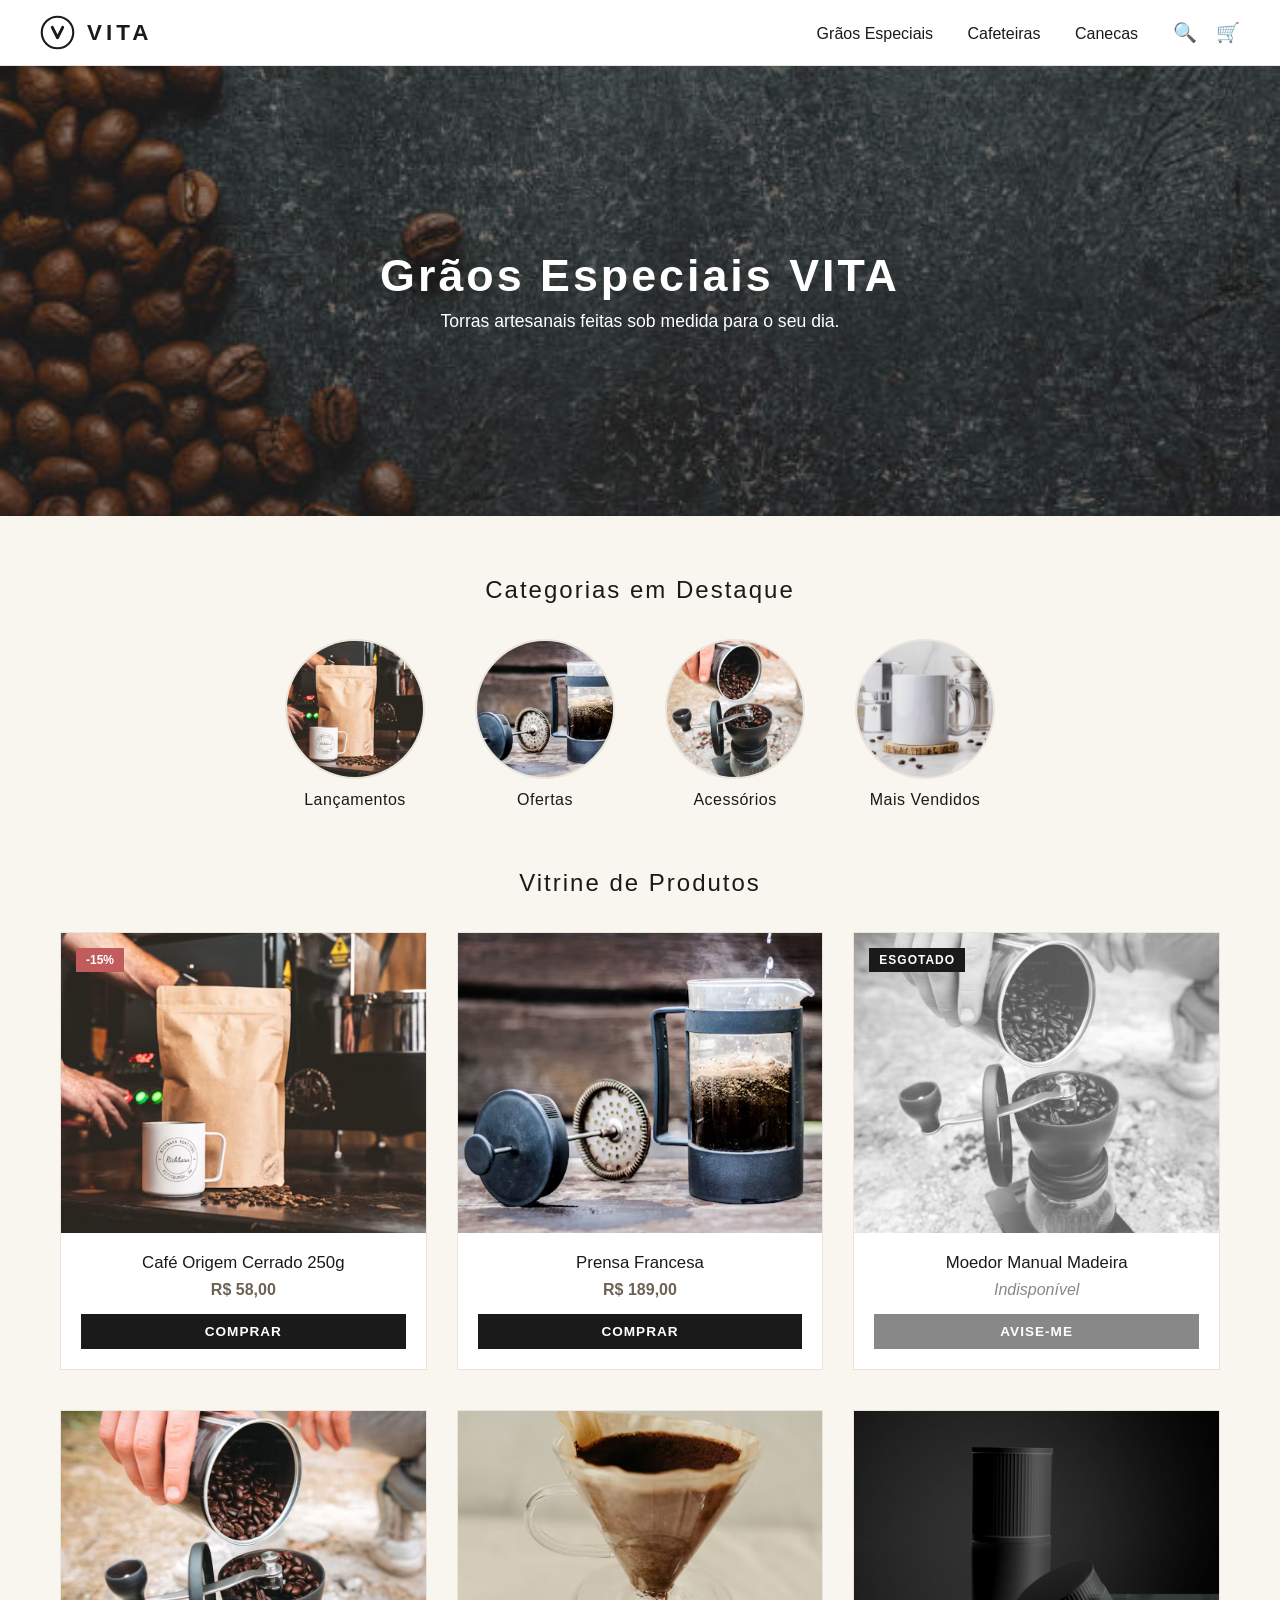
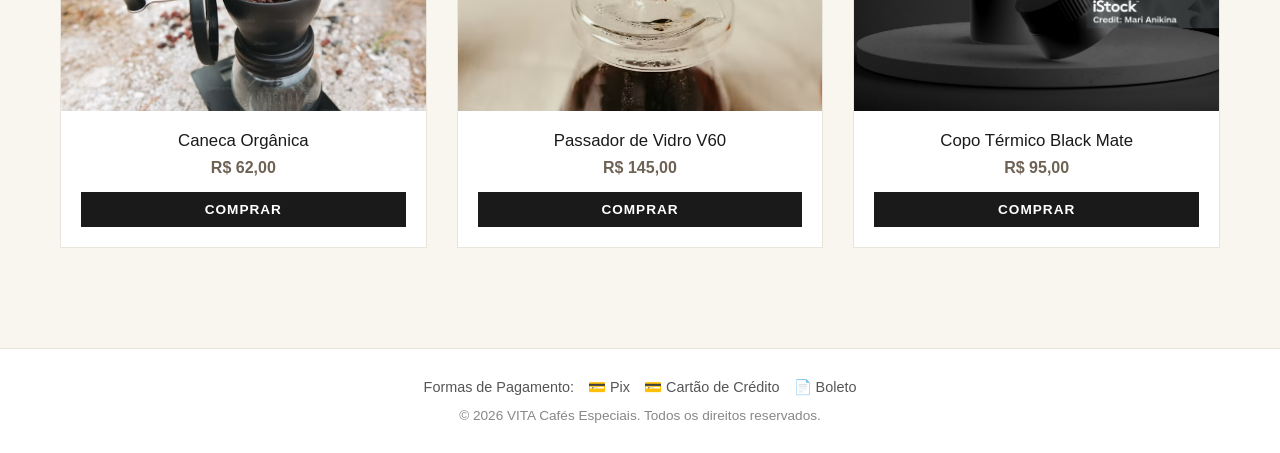
==== index.html @ b4befb3c "second-commit" ====
<!DOCTYPE html>
<html lang="pt-BR">

<head>
    <meta charset="UTF-8">
    <meta name="viewport" content="width=device-width, initial-scale=1.0">
    <title>VITA | Cafeteria Gourmet</title>
    <link rel="stylesheet" href="style.css">
</head>

<body>


    <header class="main-header">
        <div class="logo-area">

            <svg width="35" height="35" viewBox="0 0 100 100" fill="none" xmlns="http://w3.org" aria-hidden="true">
                <circle cx="50" cy="50" r="45" stroke="#1A1A1A" stroke-width="6" />
                <path d="M35 35L50 65L65 35" stroke="#1A1A1A" stroke-width="8" stroke-linecap="round"
                    stroke-linejoin="round" />
            </svg>
            <span class="brand-name">VITA</span>
        </div>


        <nav class="nav-menu">
            <a href="#">Grãos Especiais</a>
            <a href="#">Cafeteiras</a>
            <a href="#">Canecas</a>
            <span class="search-icon" role="button" aria-label="Buscar">🔍</span>
            <span class="cart-icon" role="button" aria-label="Carrinho de Compras">🛒</span>
        </nav>
    </header>

    <main>

        <section class="hero">
            <div class="carousel-container">

                <div class="carousel-slide">
                    <img src="imagens/banner.jpeg" alt="Grãos selecionados com torras artesanais em exposição">
                    <div class="slide-content">
                        <h1>Grãos Especiais VITA</h1>
                        <p>Torras artesanais feitas sob medida para o seu dia.</p>
                    </div>
                </div>

                <div class="carousel-slide">
                    <img src="imagens/prensa.avif" alt="Métodos de preparo e cafeteiras manuais de vidro e cerâmica">
                    <div class="slide-content">
                        <h1>Cafeteiras Manuais</h1>
                        <p>Descubra o verdadeiro ritual e a extração perfeita do café coado.</p>
                    </div>
                </div>

                <div class="carousel-slide">
                    <img src="imagens/caneca.avif" Coleção exclusiva de canecas de cerâmica artesanal rústica">
                    <div class="slide-content">
                        <h1>Canecas de Cerâmica</h1>
                        <p>Design escandinavo feito para abraçar a sua rotina.</p>
                    </div>
                </div>
            </div>
        </section>


        <section class="categorias">
            <h2>Categorias em Destaque</h2>
            <div class="categorias-container">

                <div class="categoria-item">
                    <div class="avatar-wrapper">
                        <img src="imagens/pacote.avif" alt="Categoria Lançamentos - Pacotes novos de café gourmet"
                            width="150" height="150">
                    </div>
                    <p>Lançamentos</p>
                </div>

                <div class="categoria-item">
                    <div class="avatar-wrapper">
                        <img src="imagens/prensa.avif" alt="Categoria Ofertas - Equipamentos de café em promoção"
                            width="150" height="150">
                    </div>
                    <p>Ofertas</p>
                </div>

                <div class="categoria-item">
                    <div class="avatar-wrapper">
                        <img src="imagens/moedor.avif"
                            alt="Categoria Acessórios - Filtros, colheres e suportes de preparo" width="150"
                            height="150">
                    </div>
                    <p>Acessórios</p>
                </div>

                <div class="categoria-item">
                    <div class="avatar-wrapper">
                        <img src="imagens/caneca.avif" alt="Categoria Mais Vendidos - Itens favoritos dos clientes"
                            width="150" height="150">
                    </div>
                    <p>Mais Vendidos</p>
                </div>

            </div>
        </section>


        <section class="vitrine">
            <h2>Vitrine de Produtos</h2>
            <div class="vitrine-grid">


                <article class="product-card">
                    <figure class="product-image-container">
                        <span class="badge-discount">-15%</span>
                        <img src="imagens/pacote.avif"
                            alt="Pacote de Café Especial Cerrado de 250g com grãos torrados artesanais" width="300"
                            height="300" loading="lazy">
                    </figure>
                    <figcaption class="product-info">
                        <h3>Café Origem Cerrado 250g</h3>
                      <p class="price">R$ 58,00</p>
                      <a href="produto.html" class="btn-action" style="text-decoration: none; display: block; text-align: center;">Comprar</a>

                    </figcaption>
                </article>


                <article class="product-card">
                    <figure class="product-image-container">
                        <img src="imagens/prensa.avif"
                            alt="Cafeteira prensa francesa feita de vidro borossilicato transparente e detalhes em inox"
                            width="300" height="300" loading="lazy">
                    </figure>
                    <figcaption class="product-info">
                        <h3>Prensa Francesa</h3>
                        <p class="price">R$ 189,00</p>
                        <button class="btn-action">Comprar</button>
                    </figcaption>
                </article>


                <article class="product-card sold-out">
                    <figure class="product-image-container">
                        <span class="badge-sold-out">ESGOTADO</span>
                        <img src="imagens/moedor.avif"
                            alt="Moedor de café manual feito de madeira nobre escura e manivela metálica superior"
                            width="300" height="300" loading="lazy">
                    </figure>
                    <figcaption class="product-info">
                        <h3>Moedor Manual Madeira</h3>
                        <p class="price-indisponivel">Indisponível</p>
                        <button class="btn-action btn-notify">Avise-me</button>
                    </figcaption>
                </article>


                <article class="product-card">
                    <figure class="product-image-container">
                        <img src="imagens/moedor.avif"
                            alt="Caneca de cerâmica artesanal cinza fosco texturizada modelada à mão" width="300"
                            height="300" loading="lazy">
                    </figure>
                    <figcaption class="product-info">
                        <h3>Caneca Orgânica</h3>
                        <p class="price">R$ 62,00</p>
                        <button class="btn-action">Comprar</button>
                    </figcaption>
                </article>


                <article class="product-card">
                    <figure class="product-image-container">
                        <img src="imagens/passador.avif"
                            alt="Passador de café de vidro cônico no formato V60 para extração lenta de grãos especiais"
                            width="300" height="300" loading="lazy">
                    </figure>
                    <figcaption class="product-info">
                        <h3>Passador de Vidro V60</h3>
                        <p class="price">R$ 145,00</p>
                        <button class="btn-action">Comprar</button>
                    </figcaption>
                </article>


                <article class="product-card">
                    <figure class="product-image-container">
                        <img src="imagens/copo2.jpeg"
                            alt="Copo térmico de inox com pintura preta fosca e tampa acrílica vedadora" width="300"
                            height="300" loading="lazy">
                    </figure>
                    <figcaption class="product-info">
                        <h3>Copo Térmico Black Mate</h3>
                        <p class="price">R$ 95,00</p>
                        <button class="btn-action">Comprar</button>
                    </figcaption>
                </article>

            </div>
        </section>
    </main>


    <footer>
        <div class="footer-container">
            <div class="footer-payments">
                <span>Formas de Pagamento:</span>
                <span class="payment-card">💳 Pix</span>
                <span class="payment-card">💳 Cartão de Crédito</span>
                <span class="payment-card">📄 Boleto</span>
            </div>
            <p class="copyright">&copy; 2026 VITA Cafés Especiais. Todos os direitos reservados.</p>
        </div>
    </footer>

</body>

</html>
---- style.css ----
* {
    margin: 0;
    padding: 0;
    box-sizing: border-box;
}

body {
    font-family: sans-serif;
    background-color: #F9F6F0;
    color: #1A1A1A;
}

main {
    display: block; 
}


.main-header {
    background-color: #FFFFFF;
    padding: 15px 40px;
    display: flex;
    justify-content: space-between;
    align-items: center;
    border-bottom: 1px solid #EAE5DC;
    position: sticky;
    top: 0;
    z-index: 100;
}

.logo-area {
    display: flex;
    align-items: center;
    gap: 12px;
}

.brand-name {
    font-weight: bold;
    font-size: 1.4rem;
    letter-spacing: 4px;
}

.nav-menu a {
    text-decoration: none;
    color: #1A1A1A;
    margin: 0 15px;
    font-weight: 500;
}

.nav-menu a:hover {
    color: #9E8E7D;
}

.search-icon, .cart-icon {
    margin-left: 15px;
    font-size: 1.2rem;
    cursor: pointer;
}


.hero {
    width: 100%;
    overflow: hidden;
}

.carousel-container {
    display: flex;
    overflow-x: auto; 
    scroll-snap-type: x mandatory;
    scroll-behavior: smooth;
    width: 100%; 
}

.carousel-container::-webkit-scrollbar {
    display: none; 
}

.carousel-slide {
    flex: 0 0 100%; 
    width: 100%;    
    position: relative;
    background-color: #1A1A1A;
}

.carousel-slide img {
    width: 100%;
    height: 450px;
    object-fit: cover; 
    display: block;
}

.slide-content {
    position: absolute;
    top: 0;
    left: 0;
    width: 100%;
    height: 100%;
    background: rgba(0, 0, 0, 0.35);
    display: flex;
    flex-direction: column;
    justify-content: center;
    align-items: center;
    color: #FFFFFF;
    text-align: center;
    padding: 20px;
}

.slide-content h1 {
    font-size: 2.8rem;
    letter-spacing: 3px;
    margin-bottom: 10px;
}

.slide-content p {
    font-size: 1.1rem;
    max-width: 500px;
}

h2 {
    text-align: center;
    margin: 60px 0 35px;
    font-weight: 400;
    letter-spacing: 2px;
}


.categorias-container {
    display: flex;
    justify-content: center;
    gap: 50px;
    flex-wrap: wrap;
    padding: 0 20px;
}

.categoria-item {
    text-align: center;
    cursor: pointer;
}

.avatar-wrapper {
    width: 140px;
    height: 140px;
    border-radius: 50%;
    overflow: hidden; 
    background-color: #EAE5DC; 
    border: 2px solid transparent;
    transition: transform 0.3s ease, border-color 0.3s ease;
    margin-bottom: 12px;
    display: flex;
    align-items: center;
    justify-content: center;
}

.avatar-wrapper img {
    width: 100%;
    height: 100%;
    object-fit: cover; 
}


.categoria-item:hover .avatar-wrapper {
    transform: scale(1.08); 
    border-color: #9E8E7D;
}

.categoria-item p {
    font-weight: 500;
    letter-spacing: 0.5px;
}


.vitrine {
    max-width: 1200px;
    margin: 0 auto 100px;
    padding: 0 20px;
}

.vitrine-grid {
    display: grid;
    grid-template-columns: repeat(auto-fit, minmax(280px, 1fr));
    gap: 40px 30px;
}

.product-card {
    background-color: #FFFFFF;
    border: 1px solid #EAE5DC;
    display: flex;
    flex-direction: column;
}


.product-card figure {
    position: relative;
    width: 100%;
    overflow: hidden; 
}


.product-card figure img {
    width: 100%;
    aspect-ratio: 1 / 1; 
    object-fit: cover;    
    transition: transform 0.4s ease;
    display: block;
}


.product-card:hover figure img {
    transform: scale(1.1);
}

.product-info {
    padding: 20px;
    text-align: center;
}

.product-info h3 {
    font-size: 1.05rem;
    font-weight: 500;
    margin-bottom: 8px;
}

.price {
    font-weight: bold;
    color: #6E6255;
    margin-bottom: 15px;
}

.price-indisponivel {
    color: #888888;
    font-style: italic;
    margin-bottom: 15px;
}

.btn-action {
    background-color: #1A1A1A;
    color: #FFFFFF;
    border: none;
    padding: 10px 20px;
    font-weight: bold;
    letter-spacing: 1px;
    cursor: pointer;
    text-transform: uppercase;
    font-size: 0.85rem;
    transition: background-color 0.3s;
    width: 100%;
    margin-top: 10px;
    display: block; 
    text-align: center;
    text-decoration: none;
}
.btn-action:hover {
    background-color: #9E8E7D;
}

.btn-notify {
    background-color: #888888;
}

.btn-notify:hover {
    background-color: #555555;
}


.badge-discount {
    position: absolute;
    top: 15px;
    left: 15px;
    background-color: #C15C5C;
    color: #FFFFFF;
    font-size: 0.75rem;
    font-weight: bold;
    padding: 5px 10px;
    z-index: 10;
}


.product-card.sold-out figure img {
    filter: grayscale(100%); 
    opacity: 0.7;        
}


.product-card.sold-out:hover figure img {
    transform: none;
}

.badge-sold-out {
    position: absolute;    
    top: 15px;
    left: 15px;
    background-color: #1A1A1A;
    color: #FFFFFF;
    font-size: 0.75rem;
    font-weight: bold;
    padding: 5px 10px;
    letter-spacing: 1px;
    z-index: 10;
}


footer {
    background-color: #FFFFFF;
    border-top: 1px solid #EAE5DC;
    padding: 30px 20px;
    display: flex;
    flex-direction: column;   
    align-items: center;       
    justify-content: center;   
    text-align: center;        
}

.footer-container {
    display: flex;
    flex-direction: column;
    align-items: center;
    gap: 12px; 
}

.footer-payments {
    font-size: 0.9rem;
    color: #555555;
}

.payment-card {
    margin-left: 10px;
    font-weight: 500;
}

.copyright {
    font-size: 0.85rem;
    color: #888888;
}


@media (max-width: 768px) {
    .main-header {
        flex-direction: column;
        gap: 15px;
        padding: 15px;
    }
    .carousel-slide img {
        height: 300px;
    }
    .slide-content h1 {
        font-size: 1.8rem;
    }
    .categorias-container {
        gap: 25px;
    }
}
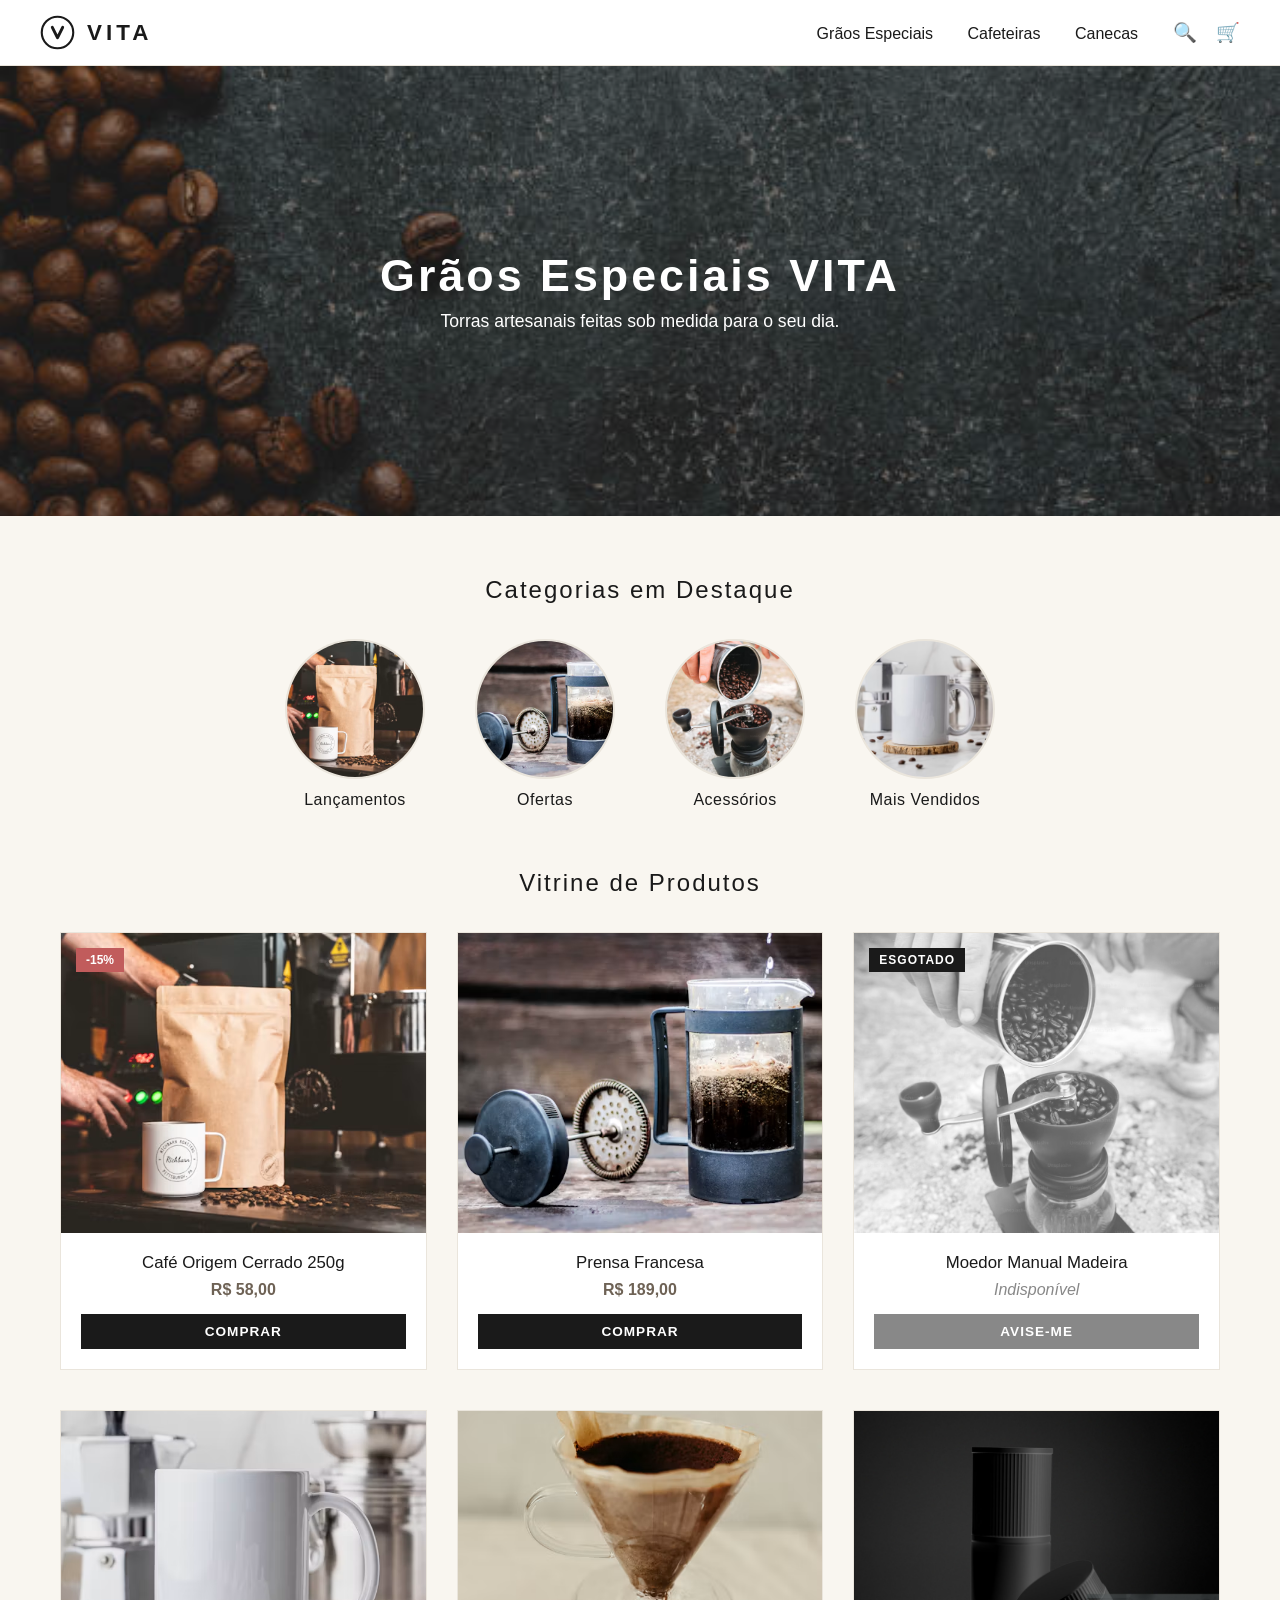
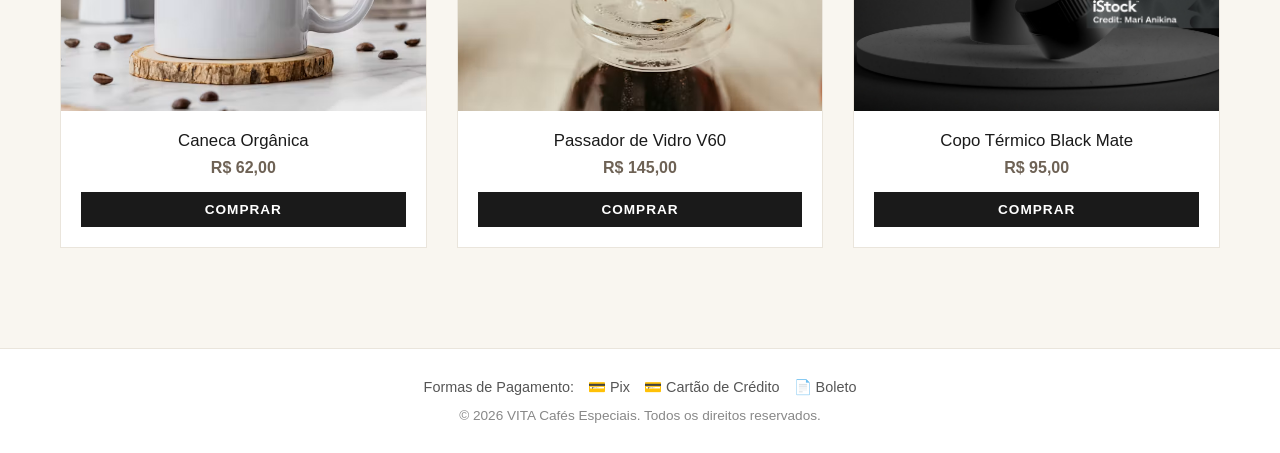
==== commit 1d28e977: "commit" ====
--- a/index.html
+++ b/index.html
@@ -157,7 +157,7 @@
 
                 <article class="product-card">
                     <figure class="product-image-container">
-                        <img src="imagens/moedor.avif"
+                        <img src="imagens/caneca.avif"
                             alt="Caneca de cerâmica artesanal cinza fosco texturizada modelada à mão" width="300"
                             height="300" loading="lazy">
                     </figure>
